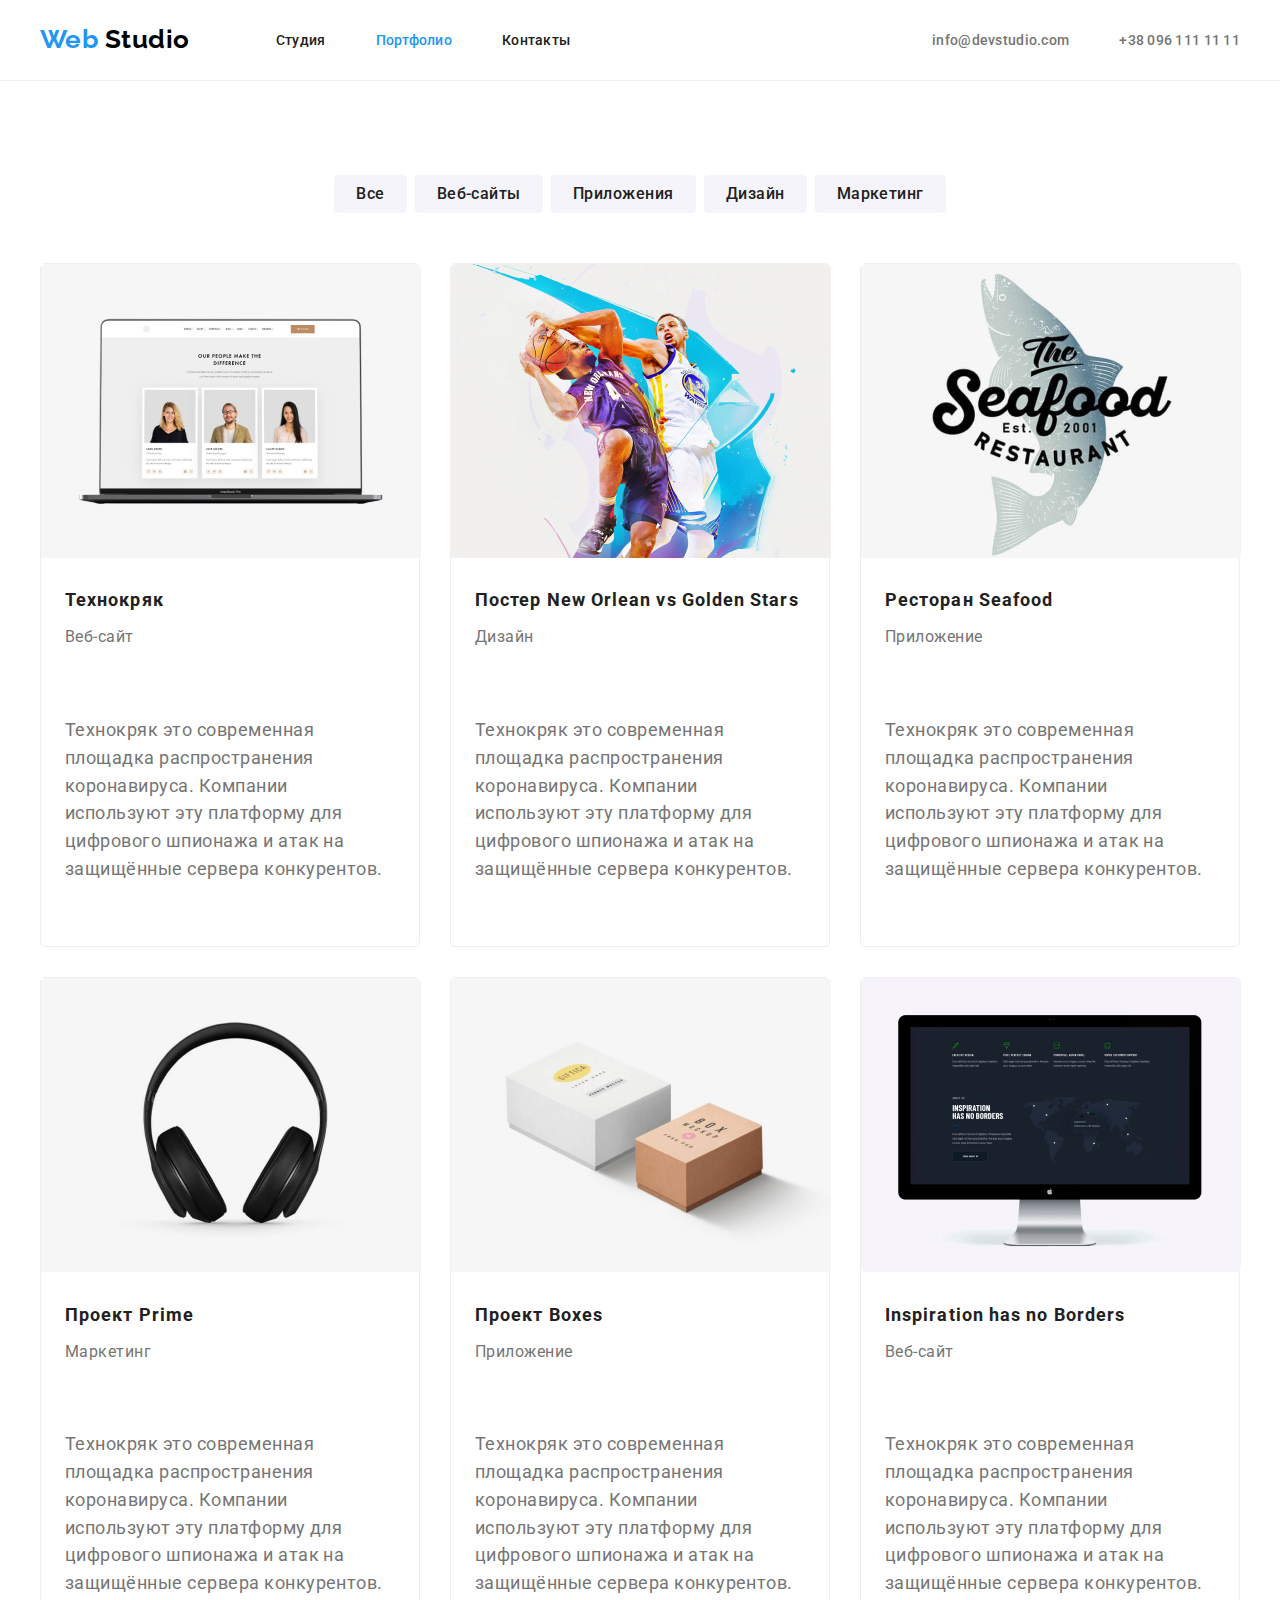
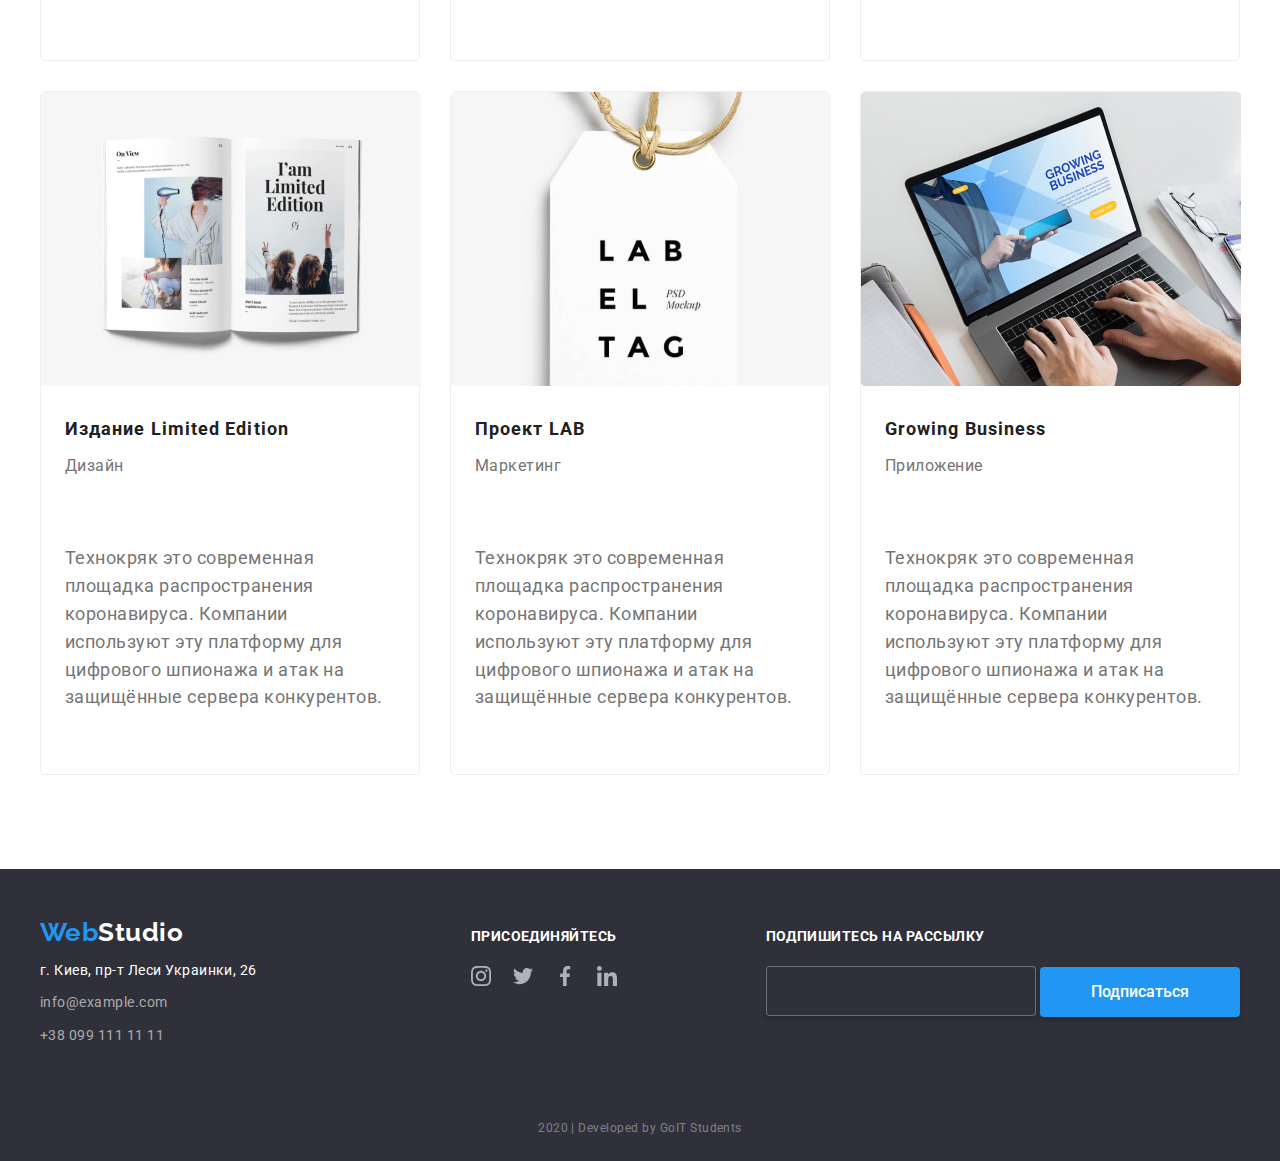
==== portfolio.html @ bd44672d "Домашняя работа №3" ====
<!DOCTYPE html>
<html lang="ru">
  <head>
    <meta charset="UTF-8" />
    <meta name="viewport" content="width=device-width, initial-scale=1.0" />
    <title>Портфолио</title>
    <link
      href="https://fonts.googleapis.com/css2?family=Raleway:wght@700&family=Roboto:wght@400;500;700&display=swap"
      rel="stylesheet"
    />
    <link
      rel="stylesheet"
      href="https://cdnjs.cloudflare.com/ajax/libs/modern-normalize/0.6.0/modern-normalize.min.css"
    />
    <link rel="stylesheet" href="./css/style.css" />
  </head>
  <body>
    <header>
      <nav class="main">
        <a href="index.html" class="primary-logo"
          ><span class="blue-word">Web</span> Studio</a
        >

        <ul class="site-nav">
          <li class="nav-item">
            <a href="./index.html" class="link">Студия</a>
          </li>
          <li class="nav-item">
            <a href="./portfolio.html" class="link active">Портфолио</a>
          </li>
          <li class="nav-item"><a href="" class="link">Контакты</a></li>
        </ul>

        <ul class="site-contacts">
          <li class="contacts-item">
            <a href="mailto:info@devstudio.com" class="link contacts"
              >info@devstudio.com</a
            >
          </li>
          <li class="contacts-item">
            <a href="tel:+380961111111" class="link contacts"
              >+38 096 111 11 11</a
            >
          </li>
        </ul>
      </nav>
    </header>
    <main>
      <section>
        <div class="container">
          <!-- Скрыть заголовок! -->
          <h1 class="hidden-title">Примеры работ</h1>
          <ul class="product-list">
            <li class="product-item">
              <button type="button" class="product-filter">Все</button>
            </li>
            <li class="product-item">
              <button type="button" class="product-filter">Веб-сайты</button>
            </li>
            <li class="product-item">
              <button type="button" class="product-filter">Приложения</button>
            </li>
            <li class="product-item">
              <button type="button" class="product-filter">Дизайн</button>
            </li>
            <li class="product-item">
              <button type="button" class="product-filter">Маркетинг</button>
            </li>
          </ul>

          <ul class="work-list">
            <li class="work-item">
              <a href="" class="filter-link">
                <img src="./images/tehnokryak.jpg" alt="веб-сайт" width="380" />
                <h2 class="filter-title">Технокряк</h2>
                <p class="categories-name">Веб-сайт</p>
                <p class="description-product">
                  Технокряк это современная площадка распространения
                  коронавируса. Компании используют эту платформу для цифрового
                  шпионажа и атак на защищённые сервера конкурентов.
                </p>
              </a>
            </li>
            <li class="work-item">
              <a href="" class="filter-link">
                <img src="./images/nogs.jpg" alt="дизайн" width="380" />
                <h2 class="filter-title">Постер New Orlean vs Golden Stars</h2>
                <p class="categories-name">Дизайн</p>
                <p class="description-product">
                  Технокряк это современная площадка распространения
                  коронавируса. Компании используют эту платформу для цифрового
                  шпионажа и атак на защищённые сервера конкурентов.
                </p>
              </a>
            </li>
            <li class="work-item">
              <a href="" class="filter-link">
                <img src="./images/seafood.jpg" alt="приложение" width="380" />
                <h2 class="filter-title">Ресторан Seafood</h2>
                <p class="categories-name">Приложение</p>
                <p class="description-product">
                  Технокряк это современная площадка распространения
                  коронавируса. Компании используют эту платформу для цифрового
                  шпионажа и атак на защищённые сервера конкурентов.
                </p>
              </a>
            </li>
            <li class="work-item">
              <a href="" class="filter-link">
                <img src="./images/prime.jpg" alt="маркетинг" width="380" />
                <h2 class="filter-title">Проект Prime</h2>
                <p class="categories-name">Маркетинг</p>
                <p class="description-product">
                  Технокряк это современная площадка распространения
                  коронавируса. Компании используют эту платформу для цифрового
                  шпионажа и атак на защищённые сервера конкурентов.
                </p>
              </a>
            </li>
            <li class="work-item">
              <a href="" class="filter-link">
                <img src="./images/boxes.jpg" alt="приложение" width="380" />
                <h2 class="filter-title">Проект Boxes</h2>
                <p class="categories-name">Приложение</p>
                <p class="description-product">
                  Технокряк это современная площадка распространения
                  коронавируса. Компании используют эту платформу для цифрового
                  шпионажа и атак на защищённые сервера конкурентов.
                </p>
              </a>
            </li>
            <li class="work-item">
              <a href="" class="filter-link">
                <img src="./images/design.jpg" alt="веб-сайт" width="380" />
                <h2 class="filter-title">Inspiration has no Borders</h2>
                <p class="categories-name">Веб-сайт</p>
                <p class="description-product">
                  Технокряк это современная площадка распространения
                  коронавируса. Компании используют эту платформу для цифрового
                  шпионажа и атак на защищённые сервера конкурентов.
                </p>
              </a>
            </li>
            <li class="work-item">
              <a href="" class="filter-link">
                <img
                  src="./images/limitededition.jpg"
                  alt="дизайн"
                  width="380"
                />
                <h2 class="filter-title">Издание Limited Edition</h2>
                <p class="categories-name">Дизайн</p>
                <p class="description-product">
                  Технокряк это современная площадка распространения
                  коронавируса. Компании используют эту платформу для цифрового
                  шпионажа и атак на защищённые сервера конкурентов.
                </p>
              </a>
            </li>
            <li class="work-item">
              <a href="" class="filter-link">
                <img src="./images/lab.jpg" alt="маркетинг" width="380" />
                <h2 class="filter-title">Проект LAB</h2>
                <p class="categories-name">Маркетинг</p>
                <p class="description-product">
                  Технокряк это современная площадка распространения
                  коронавируса. Компании используют эту платформу для цифрового
                  шпионажа и атак на защищённые сервера конкурентов.
                </p>
              </a>
            </li>
            <li class="work-item">
              <a href="" class="filter-link">
                <img src="./images/desktop.jpg" alt="приложение" width="380" />
                <h2 class="filter-title">Growing Business</h2>
                <p class="categories-name">Приложение</p>
                <p class="description-product">
                  Технокряк это современная площадка распространения
                  коронавируса. Компании используют эту платформу для цифрового
                  шпионажа и атак на защищённые сервера конкурентов.
                </p>
              </a>
            </li>
          </ul>
        </div>
      </section>
    </main>

    <!--footer-->
    <footer class="background-footer">
      <div class="footer-container">
        <div class="main-footer">
          <div class="logo-address">
            <nav class="logo-footer">
              <a href="index.html" class="primary-logo link"
                ><span class="blue-word">Web</span
                ><span class="white-word">Studio</span></a
              >
            </nav>

            <address class="location">г. Киев, пр-т Леси Украинки, 26</address>

            <ul class="contacts-footer">
              <li>
                <a class="mail-tel" href="mailto:info@example.com"
                  >info@example.com</a
                >
              </li>
              <li>
                <a class="mail-tel" href="tel:+380991111111"
                  >+38 099 111 11 11</a
                >
              </li>
            </ul>
          </div>

          <div class="add-social">
            <b class="footer-title">присоединяйтесь</b>
            <nav>
              <ul class="add-network">
                <li class="network-item">
                  <a href="https://www.instagram.com/">
                    <img src="./images/instagram.svg" alt="instsgram"
                  /></a>
                </li>
                <li class="network-item">
                  <a href="https://twitter.com/explore">
                    <img src="./images/twitter.svg" alt="twitter"
                  /></a>
                </li>
                <li class="network-item">
                  <a href="https://www.facebook.com/">
                    <img src="./images/facebook.svg" alt="facebook"
                  /></a>
                </li>
                <li class="network-item">
                  <a href="https://www.linkedin.com/">
                    <img src="./images/linkedin.svg" alt="linkedin"
                  /></a>
                </li>
              </ul>
            </nav>
          </div>

          <div class="subsribe">
            <b class="footer-title">подпишитесь на рассылку</b>
            <input type="text" size="" class="test-input" />
            <button class="button">Подписаться</button>
          </div>
        </div>
        <!--Добавить подписку на разсылку-->

        <p class="end-footer">2020 | Developed by GoIT Students</p>
      </div>
    </footer>
  </body>
</html>
---- css/style.css ----
/* 1200px + по 15 на паддинги - ширина контейнера под контент */

/* #2196F3 accent color*/
/* #212121 title color*/
/* #757575 primary text color*/
/* #FFFFFF header background color*/
/* #2F303A footer background color*/

*,
*::before,
*::after {
  box-sizing: inherit;
}

html {
  box-sizing: border-box;
}

:root {
  --accent-color: #2196f3;
  --title-color: #212121;
  --primary-text-color: #757575;
  --secondary-background-color: #f5f4fa;
  --footer-background-color: #2f303a;
  --white-title: #ffffff;
}

header {
  border-bottom: 1px solid #ececec;
}

body {
  margin: 0;
  color: var(--primary-text-color);
  font-family: Roboto, sans-serif;
  letter-spacing: 0.03em;
}

.main {
  align-items: center;
  display: flex;
  margin-left: auto;
  margin-right: auto;
  width: 1230px;
  padding-left: 15px;
  padding-right: 15px;
}

.container {
  margin-left: auto;
  margin-right: auto;
  width: 1230px;
  padding-left: 15px;
  padding-right: 15px;
  padding-top: 94px;
  padding-bottom: 94px;
}

ul {
  list-style-type: none;
  padding: 0;
  margin: 0;
}

/*Лого студии*/
.primary-logo {
  color: #000000;
  text-decoration: none;
  font-family: Raleway, sans-serif;
  font-weight: 700;
  font-size: 26px;
  line-height: 1.2;
}

.primary-logo:focus {
  color: #2196f3;
}

.blue-word {
  color: #2196f3;
}

/*Ссылки навигации*/
.site-nav {
  margin-left: 86px;
  display: flex;
}

.nav-item:not(:last-child) {
  margin-right: 50px;
}

.site-nav a {
  display: block;
  padding-top: 32px;
  padding-bottom: 32px;

  color: var(--title-color);
  text-decoration: none;
  font-weight: 500;
  font-size: 14px;
  line-height: 1.15;
  letter-spacing: 0.02em;
}

.link:hover,
.link:focus,
.link.active {
  color: var(--accent-color);
}

.site-contacts {
  margin-left: auto;
  display: flex;
}

.contacts-item:not(:last-child) {
  margin-right: 50px;
}

.contacts {
  padding-top: 32px;
  padding-bottom: 32px;

  text-decoration: none;
  color: var(--primary-text-color);
  font-weight: 500;
  font-size: 14px;
  line-height: 1.15;
  letter-spacing: 0.02em;
}

/*Герой*/
.hero {
  text-align: center;
}

.hero-title {
  margin-top: 0;
  margin-bottom: 46px;
  /* color: #ffffff; */
  font-weight: 900;
  font-size: 44px;
  line-height: 1.35;
  letter-spacing: 0.06em;
  text-transform: uppercase;
}

/*Кнопки "Заказать услугу" и "Подписаться"*/
.button {
  min-width: 200px;
  padding: 10px 32px;
  border-radius: 4px;

  color: #ffffff;
  background-color: var(--accent-color);
  font-family: Roboto;
  font-weight: 500;
  font-size: 16px;
  line-height: 1.87;
  text-align: center;
  box-shadow: 0px 4px 4px rgba(0, 0, 0, 0.15);
  border-style: none;
}

/*Преимущества работы с нами*/
.hidden-title {
  margin: 0;
  height: 0;
  visibility: hidden;
}

.advantage-list {
  display: flex;
  justify-content: space-between;
}

.advantage-list > li:not(:last-child) {
  margin-right: 30px;
}

.advantage-item {
  width: 278px;
}

.advantage-logo {
  display: block;
  margin-left: auto;
  margin-right: auto;
  margin-bottom: 55px;
}

.advantage-title {
  margin: 0;
  margin-bottom: 10px;

  color: var(--title-color);
  font-weight: 700;
  font-size: 14px;
  line-height: 1.14;
  text-transform: uppercase;
}

.text {
  margin-top: 0;
  margin-bottom: 0;

  font-weight: 400;
  font-size: 14px;
  line-height: 1.71;
}

/* Чем мы занимаемся */
.production-container {
  margin-left: auto;
  margin-right: auto;
  width: 1230px;
  padding-left: 15px;
  padding-right: 15px;
  padding-bottom: 94px;
}

.production-title {
  margin-bottom: 0;
  margin-top: 0;

  /* color: var(--white-title); */
  text-align: center;
  font-weight: 700;
  font-size: 14px;
  line-height: 0.9;
  text-transform: uppercase;
}

.production-list {
  display: flex;
  justify-content: space-between;
}

.production-list > li:not(:last-child) {
  margin-right: 30px;
}

/*Заголовки секций*/
.section-title {
  margin-top: 0;
  margin-bottom: 50px;

  color: var(--title-color);
  font-weight: 700;
  font-size: 36px;
  line-height: 1.17;
  text-align: center;
}

/*Наша команда*/
.team-list {
  display: flex;
  justify-content: space-between;
}

.team-item {
  background-color: #ffffff;
  border-radius: 4px;
  box-shadow: 0px 2px 1px rgba(0, 0, 0, 0.2), 0px 1px 1px rgba(0, 0, 0, 0.14),
    0px 1px 3px rgba(0, 0, 0, 0.12);
}

.team-item:not(:last-child) {
  margin-right: 30px;
}

.social-links {
  display: flex;
  justify-content: space-evenly;
  margin-top: 28px;
  padding-bottom: 36px;
}

.team-section {
  background-color: var(--secondary-background-color);
}

.development-title {
  margin-top: 30px;
  margin-bottom: 0;

  color: var(--title-color);
  font-weight: 500;
  font-size: 16px;
  line-height: 0.8;
  text-align: center;
}

.development-profession {
  margin-top: 10px;
  margin-bottom: 0;

  font-weight: 400;
  font-size: 16px;
  line-height: 0.8;
  text-align: center;
}

/* Постоянные клиенты */
.clients-list {
  justify-content: space-between;
  display: flex;
  margin-left: auto;
  margin-right: auto;
}

.clients-item:not(:last-child) {
  margin-right: 30px;
}
.clients-item {
  display: flex;
  width: 175px;
  height: 90px;
  border: 1px solid #afb1b8;
  border-radius: 4px;
}

.clients-item > a {
  margin: auto;
}

/*Футер*/
.footer-container {
  margin-left: auto;
  margin-right: auto;
  width: 1230px;
  padding-left: 15px;
  padding-right: 15px;
  padding-top: 48px;
  padding-bottom: 21px;
}

.main-footer {
  display: flex;
  justify-content: space-between;
  align-items: baseline;
}

.logo-address {
  margin-right: 179px;
}

.add-social {
  margin-right: 114px;
}

.add-network {
  display: flex;
  justify-content: space-between;
}

.network-item {
}

.logo-footer {
  margin-bottom: 10px;
}

.background-footer {
  background-color: var(--footer-background-color);
}

.link:focus .white-word {
  color: var(--accent-color);
}

.white-word {
  color: var(--white-title);
}

.footer-title {
  margin-bottom: 21px;
  display: block;

  color: var(--white-title);
  font-weight: 700;
  font-size: 14px;
  line-height: 1.14;
  text-transform: uppercase;
}

.location {
  margin-bottom: 9px;

  color: #ffffff;
  font-style: normal;
  font-weight: 400;
  font-size: 14px;
  line-height: 1.7;
}

.mail-tel {
  text-decoration: none;
  color: rgba(255, 255, 255, 0.6);
  font-weight: 400;
  font-size: 14px;
  line-height: 1.7;
}

.contacts-footer > li:not(:last-child) {
  margin-bottom: 9px;
}

/* Тестовая форма регистра */
.test-input {
  width: 270px;
  height: 50px;
  background-color: #2f303a;
  border: 1px solid rgba(255, 255, 255, 0.3);
  box-sizing: border-box;
  box-shadow: 0px 4px 4px rgba(0, 0, 0, 0.15);
  border-radius: 4px;
}

.end-footer {
  margin-top: 68px;
  margin-bottom: 0;

  color: rgba(255, 255, 255, 0.4);
  font-weight: 400;
  font-size: 12px;
  line-height: 2;
  text-align: center;
}

/* -Портфолио- */
/* Фильтр продукции */
.product-list {
  margin-bottom: 50px;
  display: flex;
  justify-content: center;
}

.product-item:not(:last-child) {
  margin-right: 8px;
}

.product-filter {
  padding: 6px 22px;

  border-style: none;
  background-color: #f5f4fa;
  border-radius: 4px;
  color: var(--title-color);

  font-family: Roboto;
  font-weight: 500;
  font-size: 16px;
  line-height: 1.62;
  text-align: center;
  letter-spacing: 0.03em;
}

.product-filter:hover {
  background-color: var(--accent-color);
  color: var(--white-title);
  box-shadow: 0px 2px 2px rgba(0, 0, 0, 0.12), 0px 1px 2px rgba(0, 0, 0, 0.08),
    0px 3px 1px rgba(0, 0, 0, 0.1);
}

.product-filter:focus {
  color: var(--accent-color);
}

/* Ссылки примеров работ */
.filter-link {
  text-decoration: none;
  color: var(--primary-text-color);
}

/* Заголовки работ */
.filter-title {
  margin-top: 20px;
  margin-bottom: 0;
  margin-left: 24px;

  color: var(--title-color);
  font-weight: 700;
  font-size: 18px;
  line-height: 2;
  letter-spacing: 0.06em;
}

.categories-name {
  margin-top: 4px;
  margin-bottom: 0;
  margin-left: 24px;

  font-weight: 400;
  font-size: 16px;
  line-height: 1.9;
}

.work-list {
  display: flex;
  flex-wrap: wrap;
  justify-content: space-between;
}

.work-item {
  border: 1px solid #eeeeee;
  border-radius: 5px;
  margin-right: 30px;
  margin-bottom: 30px;
  width: 380px;
}

.work-item:hover {
  box-shadow: 1px 4px 6px rgba(0, 0, 0, 0.16), 0px 4px 4px rgba(0, 0, 0, 0.06),
    0px 1px 1px rgba(0, 0, 0, 0.12);
}

.work-item:nth-child(3n) {
  margin-right: 0;
}

.work-item:nth-last-child(-n + 3) {
  margin-bottom: 0;
}

/* Описание примера работ */
.description-product {
  margin-top: 0;
  margin-bottom: 0;
  padding: 63px 24px;

  /* color: #ffffff; */
  font-weight: 400;
  font-size: 18px;
  line-height: 1.55;
}
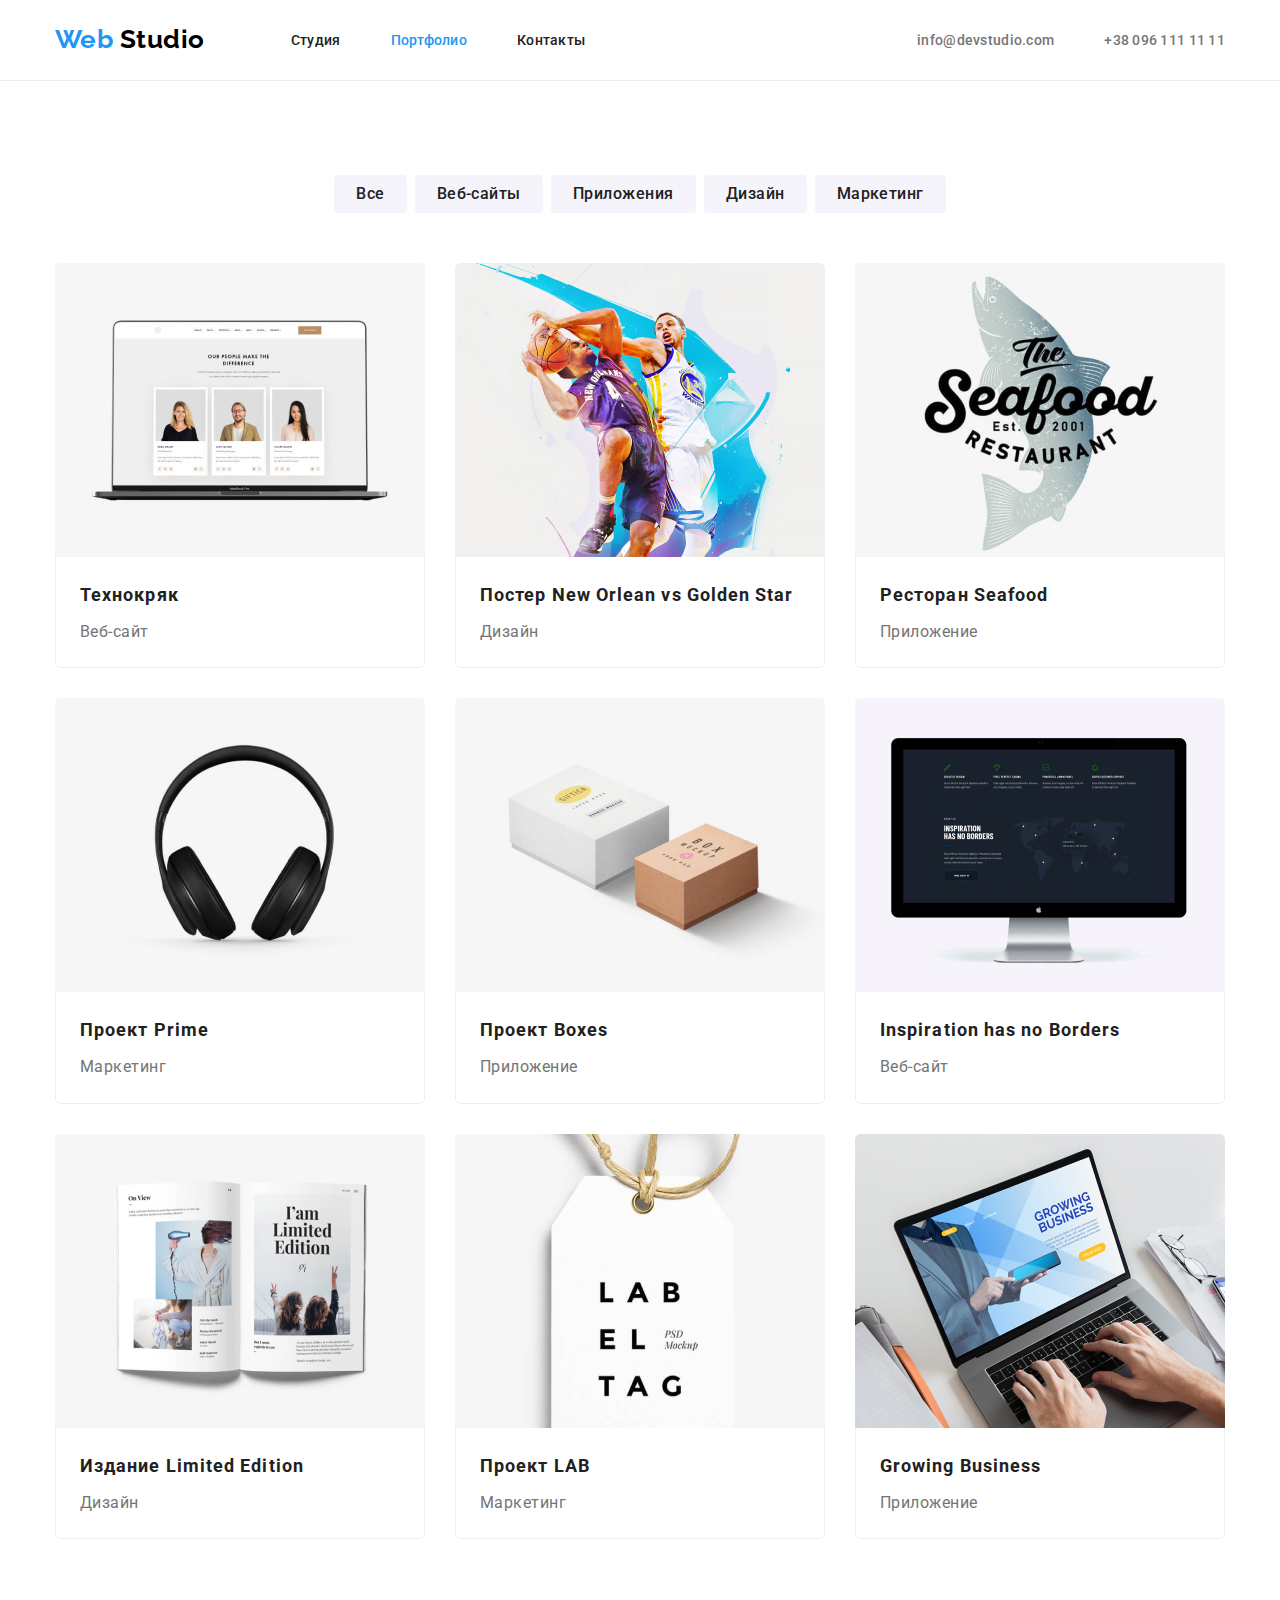
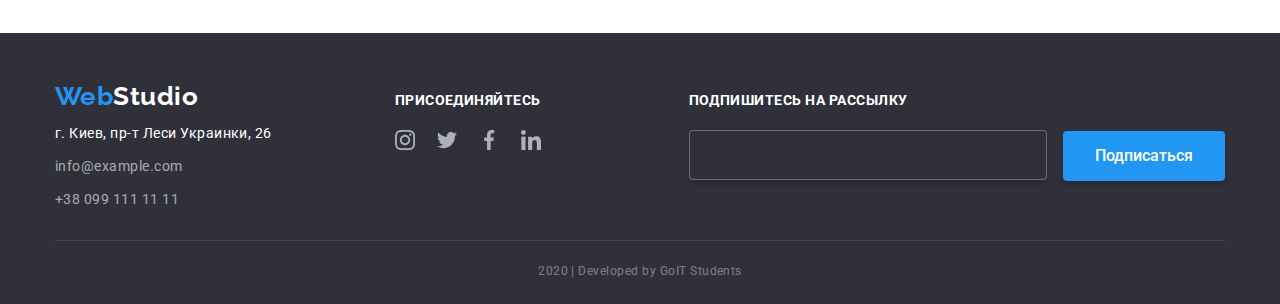
==== commit e38a0182: "По новому макету" ====
--- a/portfolio.html
+++ b/portfolio.html
@@ -16,20 +16,22 @@
   </head>
   <body>
     <header>
-      <nav class="main">
-        <a href="index.html" class="primary-logo"
-          ><span class="blue-word">Web</span> Studio</a
-        >
-
-        <ul class="site-nav">
-          <li class="nav-item">
-            <a href="./index.html" class="link">Студия</a>
-          </li>
-          <li class="nav-item">
-            <a href="./portfolio.html" class="link active">Портфолио</a>
-          </li>
-          <li class="nav-item"><a href="" class="link">Контакты</a></li>
-        </ul>
+      <div class="main">
+        <nav class="navigation">
+          <a href="index.html" class="primary-logo"
+            ><span class="blue-word">Web</span> Studio</a
+          >
+
+          <ul class="site-nav">
+            <li class="nav-item">
+              <a href="./index.html" class="link">Студия</a>
+            </li>
+            <li class="nav-item">
+              <a href="./portfolio.html" class="link active">Портфолио</a>
+            </li>
+            <li class="nav-item"><a href="" class="link">Контакты</a></li>
+          </ul>
+        </nav>
 
         <ul class="site-contacts">
           <li class="contacts-item">
@@ -43,8 +45,9 @@
             >
           </li>
         </ul>
-      </nav>
+      </div>
     </header>
+
     <main>
       <section>
         <div class="container">
@@ -71,74 +74,122 @@
           <ul class="work-list">
             <li class="work-item">
               <a href="" class="filter-link">
-                <img src="./images/tehnokryak.jpg" alt="веб-сайт" width="380" />
-                <h2 class="filter-title">Технокряк</h2>
-                <p class="categories-name">Веб-сайт</p>
-                <p class="description-product">
-                  Технокряк это современная площадка распространения
-                  коронавируса. Компании используют эту платформу для цифрового
-                  шпионажа и атак на защищённые сервера конкурентов.
-                </p>
-              </a>
-            </li>
-            <li class="work-item">
-              <a href="" class="filter-link">
-                <img src="./images/nogs.jpg" alt="дизайн" width="380" />
-                <h2 class="filter-title">Постер New Orlean vs Golden Stars</h2>
-                <p class="categories-name">Дизайн</p>
-                <p class="description-product">
-                  Технокряк это современная площадка распространения
-                  коронавируса. Компании используют эту платформу для цифрового
-                  шпионажа и атак на защищённые сервера конкурентов.
-                </p>
-              </a>
-            </li>
-            <li class="work-item">
-              <a href="" class="filter-link">
-                <img src="./images/seafood.jpg" alt="приложение" width="380" />
-                <h2 class="filter-title">Ресторан Seafood</h2>
-                <p class="categories-name">Приложение</p>
-                <p class="description-product">
-                  Технокряк это современная площадка распространения
-                  коронавируса. Компании используют эту платформу для цифрового
-                  шпионажа и атак на защищённые сервера конкурентов.
-                </p>
-              </a>
-            </li>
-            <li class="work-item">
-              <a href="" class="filter-link">
-                <img src="./images/prime.jpg" alt="маркетинг" width="380" />
-                <h2 class="filter-title">Проект Prime</h2>
-                <p class="categories-name">Маркетинг</p>
-                <p class="description-product">
-                  Технокряк это современная площадка распространения
-                  коронавируса. Компании используют эту платформу для цифрового
-                  шпионажа и атак на защищённые сервера конкурентов.
-                </p>
-              </a>
-            </li>
-            <li class="work-item">
-              <a href="" class="filter-link">
-                <img src="./images/boxes.jpg" alt="приложение" width="380" />
-                <h2 class="filter-title">Проект Boxes</h2>
-                <p class="categories-name">Приложение</p>
-                <p class="description-product">
-                  Технокряк это современная площадка распространения
-                  коронавируса. Компании используют эту платформу для цифрового
-                  шпионажа и атак на защищённые сервера конкурентов.
-                </p>
-              </a>
-            </li>
-            <li class="work-item">
-              <a href="" class="filter-link">
-                <img src="./images/design.jpg" alt="веб-сайт" width="380" />
-                <h2 class="filter-title">Inspiration has no Borders</h2>
-                <p class="categories-name">Веб-сайт</p>
-                <p class="description-product">
-                  Технокряк это современная площадка распространения
-                  коронавируса. Компании используют эту платформу для цифрового
-                  шпионажа и атак на защищённые сервера конкурентов.
-                </p>
+                <img
+                  src="./images/tehnokryak.jpg"
+                  alt="веб-сайт"
+                  width="370"
+                  height="294"
+                  class="item-picture"
+                />
+                <div class="item-card">
+                  <h2 class="filter-title">Технокряк</h2>
+                  <p class="categories-name">Веб-сайт</p>
+                  <!-- <p class="description-product">
+                    Технокряк это современная площадка распространения
+                    коронавируса. Компании используют эту платформу для
+                    цифрового шпионажа и атак на защищённые сервера конкурентов.
+                  </p>-->
+                </div>
+              </a>
+            </li>
+            <li class="work-item">
+              <a href="" class="filter-link">
+                <img
+                  src="./images/nogs.jpg"
+                  alt="дизайн"
+                  width="370"
+                  height="294"
+                  class="item-picture"
+                />
+                <div class="item-card">
+                  <h2 class="filter-title">Постер New Orlean vs Golden Star</h2>
+                  <p class="categories-name">Дизайн</p>
+                  <!--<p class="description-product">
+                  Технокряк это современная площадка распространения
+                  коронавируса. Компании используют эту платформу для цифрового
+                  шпионажа и атак на защищённые сервера конкурентов.
+                </p>-->
+                </div>
+              </a>
+            </li>
+            <li class="work-item">
+              <a href="" class="filter-link">
+                <img
+                  src="./images/seafood.jpg"
+                  alt="приложение"
+                  width="370"
+                  height="294"
+                  class="item-picture"
+                />
+                <div class="item-card">
+                  <h2 class="filter-title">Ресторан Seafood</h2>
+                  <p class="categories-name">Приложение</p>
+                  <!--<p class="description-product">
+                  Технокряк это современная площадка распространения
+                  коронавируса. Компании используют эту платформу для цифрового
+                  шпионажа и атак на защищённые сервера конкурентов.
+                </p>-->
+                </div>
+              </a>
+            </li>
+            <li class="work-item">
+              <a href="" class="filter-link">
+                <img
+                  src="./images/prime.jpg"
+                  alt="маркетинг"
+                  width="370"
+                  height="294"
+                  class="item-picture"
+                />
+                <div class="item-card">
+                  <h2 class="filter-title">Проект Prime</h2>
+                  <p class="categories-name">Маркетинг</p>
+                  <!--<p class="description-product">
+                  Технокряк это современная площадка распространения
+                  коронавируса. Компании используют эту платформу для цифрового
+                  шпионажа и атак на защищённые сервера конкурентов.
+                </p>-->
+                </div>
+              </a>
+            </li>
+            <li class="work-item">
+              <a href="" class="filter-link">
+                <img
+                  src="./images/boxes.jpg"
+                  alt="приложение"
+                  width="370"
+                  height="294"
+                  class="item-picture"
+                />
+                <div class="item-card">
+                  <h2 class="filter-title">Проект Boxes</h2>
+                  <p class="categories-name">Приложение</p>
+                  <!--<p class="description-product">
+                  Технокряк это современная площадка распространения
+                  коронавируса. Компании используют эту платформу для цифрового
+                  шпионажа и атак на защищённые сервера конкурентов.
+                </p>-->
+                </div>
+              </a>
+            </li>
+            <li class="work-item">
+              <a href="" class="filter-link">
+                <img
+                  src="./images/inspirationhasnoborders.jpg"
+                  alt="веб-сайт"
+                  width="370"
+                  height="294"
+                  class="item-picture"
+                />
+                <div class="item-card">
+                  <h2 class="filter-title">Inspiration has no Borders</h2>
+                  <p class="categories-name">Веб-сайт</p>
+                  <!--<p class="description-product">
+                  Технокряк это современная площадка распространения
+                  коронавируса. Компании используют эту платформу для цифрового
+                  шпионажа и атак на защищённые сервера конкурентов.
+                </p>-->
+                </div>
               </a>
             </li>
             <li class="work-item">
@@ -146,39 +197,59 @@
                 <img
                   src="./images/limitededition.jpg"
                   alt="дизайн"
-                  width="380"
-                />
-                <h2 class="filter-title">Издание Limited Edition</h2>
-                <p class="categories-name">Дизайн</p>
-                <p class="description-product">
-                  Технокряк это современная площадка распространения
-                  коронавируса. Компании используют эту платформу для цифрового
-                  шпионажа и атак на защищённые сервера конкурентов.
-                </p>
-              </a>
-            </li>
-            <li class="work-item">
-              <a href="" class="filter-link">
-                <img src="./images/lab.jpg" alt="маркетинг" width="380" />
-                <h2 class="filter-title">Проект LAB</h2>
-                <p class="categories-name">Маркетинг</p>
-                <p class="description-product">
-                  Технокряк это современная площадка распространения
-                  коронавируса. Компании используют эту платформу для цифрового
-                  шпионажа и атак на защищённые сервера конкурентов.
-                </p>
-              </a>
-            </li>
-            <li class="work-item">
-              <a href="" class="filter-link">
-                <img src="./images/desktop.jpg" alt="приложение" width="380" />
-                <h2 class="filter-title">Growing Business</h2>
-                <p class="categories-name">Приложение</p>
-                <p class="description-product">
-                  Технокряк это современная площадка распространения
-                  коронавируса. Компании используют эту платформу для цифрового
-                  шпионажа и атак на защищённые сервера конкурентов.
-                </p>
+                  width="370"
+                  height="294"
+                  class="item-picture"
+                />
+                <div class="item-card">
+                  <h2 class="filter-title">Издание Limited Edition</h2>
+                  <p class="categories-name">Дизайн</p>
+                  <!--<p class="description-product">
+                  Технокряк это современная площадка распространения
+                  коронавируса. Компании используют эту платформу для цифрового
+                  шпионажа и атак на защищённые сервера конкурентов.
+                </p>-->
+                </div>
+              </a>
+            </li>
+            <li class="work-item">
+              <a href="" class="filter-link">
+                <img
+                  src="./images/lab.jpg"
+                  alt="маркетинг"
+                  width="370"
+                  height="294"
+                  class="item-picture"
+                />
+                <div class="item-card">
+                  <h2 class="filter-title">Проект LAB</h2>
+                  <p class="categories-name">Маркетинг</p>
+                  <!--<p class="description-product">
+                  Технокряк это современная площадка распространения
+                  коронавируса. Компании используют эту платформу для цифрового
+                  шпионажа и атак на защищённые сервера конкурентов.
+                </p>-->
+                </div>
+              </a>
+            </li>
+            <li class="work-item">
+              <a href="" class="filter-link">
+                <img
+                  src="./images/growingbusiness.jpg"
+                  alt="приложение"
+                  width="370"
+                  height="294"
+                  class="item-picture"
+                />
+                <div class="item-card">
+                  <h2 class="filter-title">Growing Business</h2>
+                  <p class="categories-name">Приложение</p>
+                  <!--<p class="description-product">
+                  Технокряк это современная площадка распространения
+                  коронавируса. Компании используют эту платформу для цифрового
+                  шпионажа и атак на защищённые сервера конкурентов.
+                </p>-->
+                </div>
               </a>
             </li>
           </ul>
@@ -244,7 +315,7 @@
 
           <div class="subsribe">
             <b class="footer-title">подпишитесь на рассылку</b>
-            <input type="text" size="" class="test-input" />
+            <input type="text" size="1" class="test-input" />
             <button class="button">Подписаться</button>
           </div>
         </div>
--- a/css/style.css
+++ b/css/style.css
@@ -25,12 +25,17 @@
   --white-title: #ffffff;
 }
 
+img {
+  display: block;
+  max-width: 100%;
+  height: auto;
+}
+
 header {
   border-bottom: 1px solid #ececec;
 }
 
 body {
-  margin: 0;
   color: var(--primary-text-color);
   font-family: Roboto, sans-serif;
   letter-spacing: 0.03em;
@@ -39,9 +44,10 @@
 .main {
   align-items: center;
   display: flex;
-  margin-left: auto;
-  margin-right: auto;
-  width: 1230px;
+  justify-content: space-between;
+  margin-left: auto;
+  margin-right: auto;
+  width: 1200px;
   padding-left: 15px;
   padding-right: 15px;
 }
@@ -49,13 +55,22 @@
 .container {
   margin-left: auto;
   margin-right: auto;
-  width: 1230px;
+  width: 1200px;
   padding-left: 15px;
   padding-right: 15px;
   padding-top: 94px;
   padding-bottom: 94px;
 }
 
+.hero-container {
+  padding-top: 200px;
+  margin-left: auto;
+  margin-right: auto;
+  width: 1200px;
+  padding-left: 15px;
+  padding-right: 15px;
+}
+
 ul {
   list-style-type: none;
   padding: 0;
@@ -64,6 +79,9 @@
 
 /*Лого студии*/
 .primary-logo {
+  padding-top: 24px;
+  padding-bottom: 25px;
+
   color: #000000;
   text-decoration: none;
   font-family: Raleway, sans-serif;
@@ -81,6 +99,11 @@
 }
 
 /*Ссылки навигации*/
+.navigation {
+  display: flex;
+  align-items: center;
+}
+
 .site-nav {
   margin-left: 86px;
   display: flex;
@@ -110,7 +133,6 @@
 }
 
 .site-contacts {
-  margin-left: auto;
   display: flex;
 }
 
@@ -119,9 +141,6 @@
 }
 
 .contacts {
-  padding-top: 32px;
-  padding-bottom: 32px;
-
   text-decoration: none;
   color: var(--primary-text-color);
   font-weight: 500;
@@ -132,10 +151,16 @@
 
 /*Герой*/
 .hero {
-  text-align: center;
+  height: 600px;
 }
 
 .hero-title {
+  text-align: center;
+  display: block;
+  margin-left: auto;
+  margin-right: auto;
+  width: fit-content;
+
   margin-top: 0;
   margin-bottom: 46px;
   /* color: #ffffff; */
@@ -147,8 +172,14 @@
 }
 
 /*Кнопки "Заказать услугу" и "Подписаться"*/
+.order {
+  margin-left: auto;
+  margin-right: auto;
+  display: block;
+  width: fit-content;
+}
+
 .button {
-  min-width: 200px;
   padding: 10px 32px;
   border-radius: 4px;
 
@@ -165,9 +196,14 @@
 
 /*Преимущества работы с нами*/
 .hidden-title {
-  margin: 0;
-  height: 0;
-  visibility: hidden;
+  position: absolute;
+  width: 1px;
+  height: 1px;
+  margin: -1px;
+  border: 0;
+  padding: 0;
+  clip: rect(0 0 0 0);
+  overflow: hidden;
 }
 
 .advantage-list {
@@ -180,14 +216,14 @@
 }
 
 .advantage-item {
-  width: 278px;
+  width: 270px;
 }
 
 .advantage-logo {
   display: block;
   margin-left: auto;
   margin-right: auto;
-  margin-bottom: 55px;
+  margin-bottom: 30px;
 }
 
 .advantage-title {
@@ -212,11 +248,13 @@
 
 /* Чем мы занимаемся */
 .production-container {
-  margin-left: auto;
-  margin-right: auto;
-  width: 1230px;
+  border-top: 1px solid #ececec;
+  margin-left: auto;
+  margin-right: auto;
+  width: 1200px;
   padding-left: 15px;
   padding-right: 15px;
+  padding-top: 94px;
   padding-bottom: 94px;
 }
 
@@ -264,6 +302,14 @@
   border-radius: 4px;
   box-shadow: 0px 2px 1px rgba(0, 0, 0, 0.2), 0px 1px 1px rgba(0, 0, 0, 0.14),
     0px 1px 3px rgba(0, 0, 0, 0.12);
+  overflow: hidden;
+}
+
+.team-data {
+  padding-top: 30px;
+  padding-right: 44px;
+  padding-left: 44px;
+  padding-bottom: 36px;
 }
 
 .team-item:not(:last-child) {
@@ -273,8 +319,7 @@
 .social-links {
   display: flex;
   justify-content: space-evenly;
-  margin-top: 28px;
-  padding-bottom: 36px;
+  margin-top: 30px;
 }
 
 .team-section {
@@ -282,7 +327,7 @@
 }
 
 .development-title {
-  margin-top: 30px;
+  margin-top: 0;
   margin-bottom: 0;
 
   color: var(--title-color);
@@ -315,6 +360,8 @@
 }
 .clients-item {
   display: flex;
+  justify-content: center;
+  align-items: center;
   width: 175px;
   height: 90px;
   border: 1px solid #afb1b8;
@@ -329,7 +376,7 @@
 .footer-container {
   margin-left: auto;
   margin-right: auto;
-  width: 1230px;
+  width: 1200px;
   padding-left: 15px;
   padding-right: 15px;
   padding-top: 48px;
@@ -340,14 +387,16 @@
   display: flex;
   justify-content: space-between;
   align-items: baseline;
+  padding-bottom: 28px;
+  border-bottom: 1px solid rgba(255, 255, 255, 0.1);
 }
 
 .logo-address {
-  margin-right: 179px;
+  margin-right: 69px;
 }
 
 .add-social {
-  margin-right: 114px;
+  margin-right: 94px;
 }
 
 .add-network {
@@ -409,7 +458,8 @@
 
 /* Тестовая форма регистра */
 .test-input {
-  width: 270px;
+  margin-right: 12px;
+  width: 358px;
   height: 50px;
   background-color: #2f303a;
   border: 1px solid rgba(255, 255, 255, 0.3);
@@ -419,7 +469,7 @@
 }
 
 .end-footer {
-  margin-top: 68px;
+  margin-top: 18px;
   margin-bottom: 0;
 
   color: rgba(255, 255, 255, 0.4);
@@ -476,9 +526,8 @@
 
 /* Заголовки работ */
 .filter-title {
-  margin-top: 20px;
-  margin-bottom: 0;
-  margin-left: 24px;
+  margin-top: 0px;
+  margin-bottom: 4px;
 
   color: var(--title-color);
   font-weight: 700;
@@ -488,9 +537,8 @@
 }
 
 .categories-name {
-  margin-top: 4px;
-  margin-bottom: 0;
-  margin-left: 24px;
+  margin-top: 0;
+  margin-bottom: 0;
 
   font-weight: 400;
   font-size: 16px;
@@ -503,12 +551,25 @@
   justify-content: space-between;
 }
 
+.item-card {
+  padding: 20px 24px;
+  border-right: 1px solid #eeeeee;
+  border-bottom: 1px solid #eeeeee;
+  border-left: 1px solid #eeeeee;
+  border-bottom-left-radius: 5px;
+  border-bottom-right-radius: 5px;
+}
+
 .work-item {
-  border: 1px solid #eeeeee;
   border-radius: 5px;
+  overflow: hidden;
   margin-right: 30px;
   margin-bottom: 30px;
-  width: 380px;
+  width: 370px;
+}
+
+.item-picture {
+  display: block;
 }
 
 .work-item:hover {
